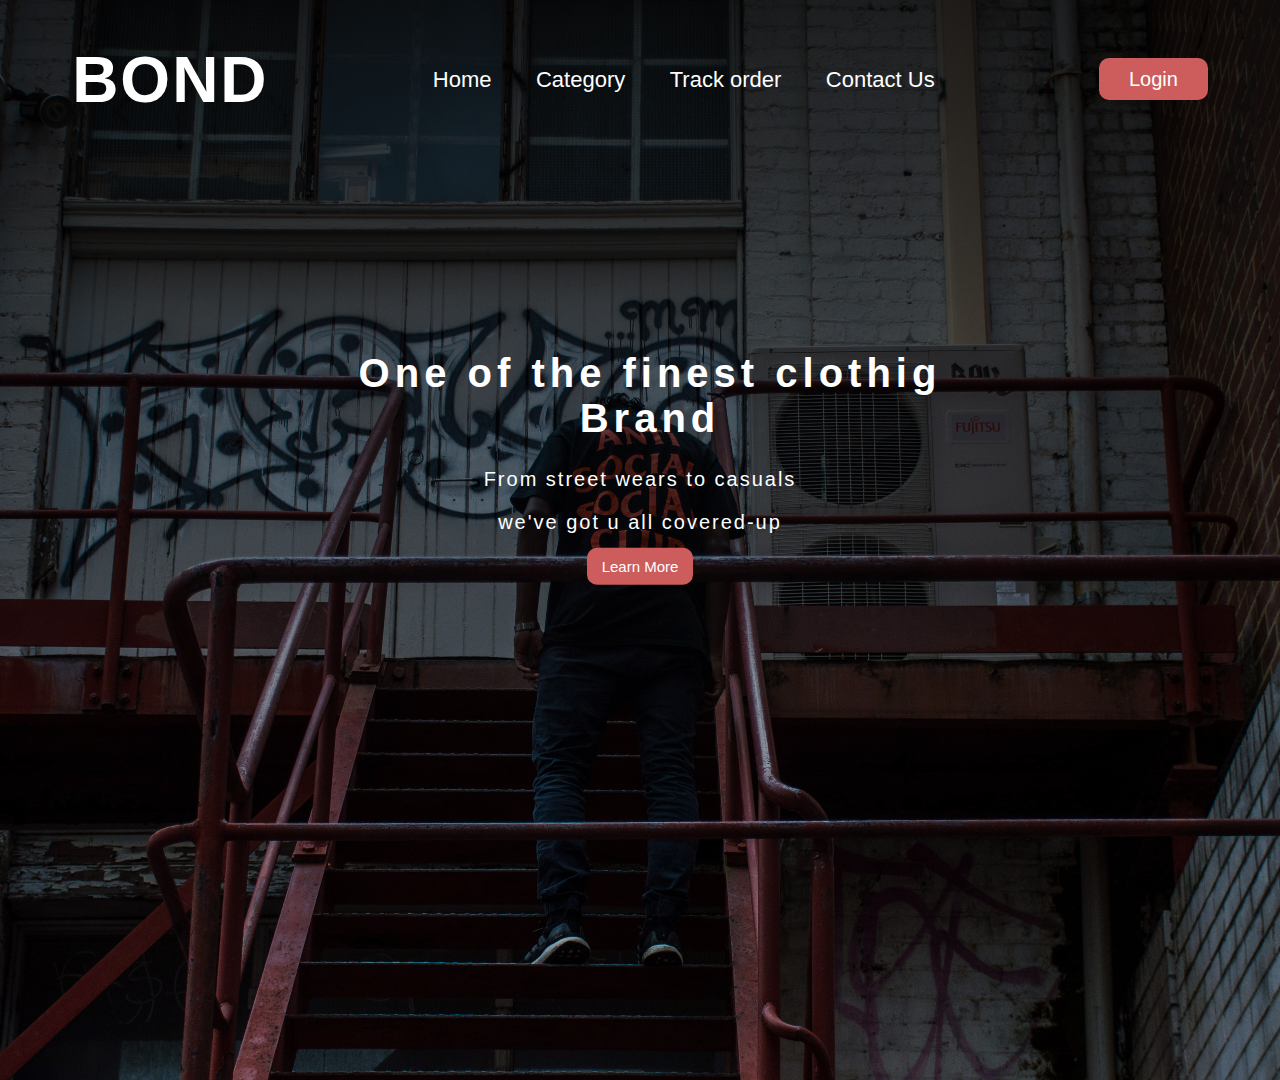
==== index.html @ c180de26 "Update index.html" ====
<!DOCTYPE html>
<html>
<head>
	<meta charset="utf-8">
	<meta name="viewport" content="width=device-width, initial-scale=1">
	<title>BOND</title>
	<link rel="stylesheet" type="text/css" href="style.css">
</head>
<body>

	<header class="site-headers">
	
	<nav>
		<div class="logo">
		<h1>BOND</h1>
		</div>

		<div class="menu">
			<a href="#">Home</a>
		    <a href="#">Category</a>
		    <a href="#">Track order</a>
		    <a href="#">Contact Us</a>
	    </div>
	    
	    <div class="register">
		    <a href="/login\page/login.html">Login</a>
	    </div>
	</nav>
	
	</header>

	<section>
		<div class="section">
			<h1>One of the finest clothig Brand</h1>
			<p>From street wears to casuals</p>
			<p>we've got u all covered-up</p>

				<a href="#">Learn More</a>
		</div>
	</section>

	<!--<footer class="footer">
		<div class="copy">@ 2023 Developer</div>
		<div class="moreinfo">
			<span>More Info</span>
			<a href="#">Home</a>
			<a href="#">About</a>
			<a href="#">Contact Us</a>
		</div>
	</footer>-->
</body>
</html>
---- style.css ----
body{
	margin: 0;
	padding: 0;
	background:linear-gradient(rgba(0, 0, 0, 0.8),rgba(0, 0, 0, 0.2)), url(img.jpg);
	background-size: cover;
	background-position: center;
	font-family: sans-serif;
	height: 1080px;
}


nav{
	display: flex;
	justify-content: space-around;
	align-items: center;
}

.logo{
	color: white;
	font-size: 2em;
	letter-spacing: 2px;
}

.menu a{
	text-decoration: none;
	color: white;
	padding: 10px 20px;
	font-size: 22px;
	position: relative;
}
.menu a:before{
	content: '';
	position: absolute;
	top: 0;
	left: 0;
	width: 0%;
	height: 100%;
	border-bottom: 2px solid indianred;
	transition: 0.4s linear;
}

.menu a:hover:before{
	width: 90%;
}

.register a{
	text-decoration: none;
	color: white;
	padding: 10px 30px;
	font-size: 20px;
	background: indianred;
	border-radius: 10px;
	transition: 0.4s;
}

.register a:hover{
	background: transparent;
	border: 1px solid indianred;
}

.section{
	font-size: 20px;
	color: white;
	max-width: 650px;
	position: absolute;
	top: 50%;
	left: 50%;
	transform: translate(-50%,-50%);
	text-align: center;
}
.section a{
	padding: 10px 15px;
	font-size: 15px;
	text-decoration: none;
	color: white;
	background: indianred;
	border-radius: 10px;
	transition: 0.4s;
}

.section a:hover{
	background: transparent;
	border: 1px solid indianred;
}

.section h1{
	padding-left: 20px;
	letter-spacing: 5px;
}
.section p{
	letter-spacing: 2px;
}
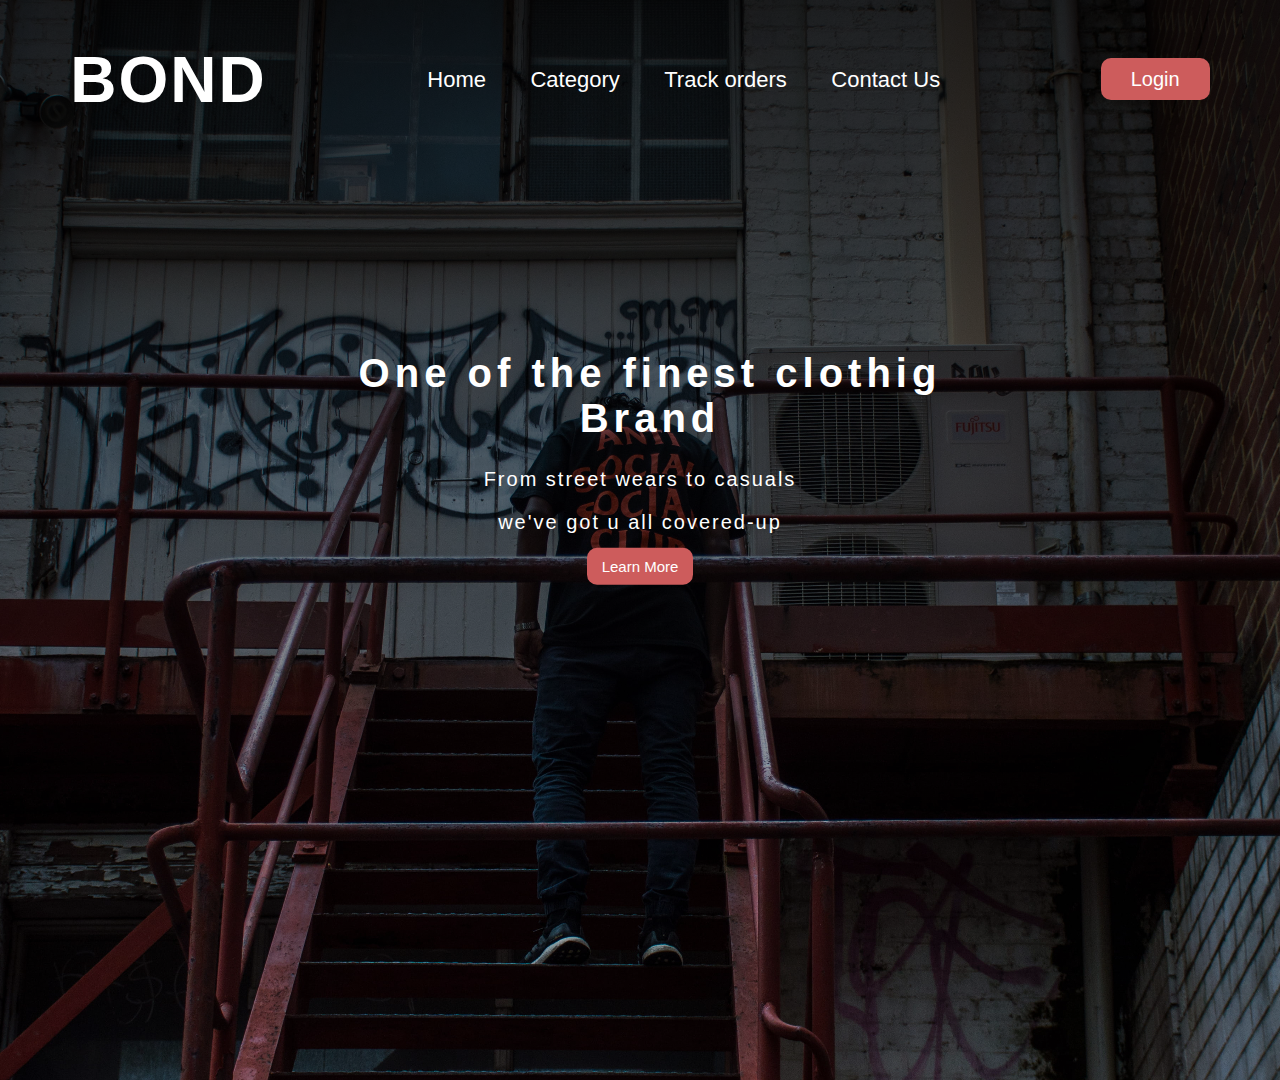
==== commit 44b3b786: "Update index.html" ====
--- a/index.html
+++ b/index.html
@@ -1,32 +1,40 @@
 <!DOCTYPE html>
 <html>
+
 <head>
 	<meta charset="utf-8">
 	<meta name="viewport" content="width=device-width, initial-scale=1">
 	<title>BOND</title>
 	<link rel="stylesheet" type="text/css" href="style.css">
 </head>
+
 <body>
 
 	<header class="site-headers">
-	
-	<nav>
-		<div class="logo">
-		<h1>BOND</h1>
-		</div>
 
-		<div class="menu">
-			<a href="#">Home</a>
-		    <a href="#">Category</a>
-		    <a href="#">Track order</a>
-		    <a href="#">Contact Us</a>
-	    </div>
-	    
-	    <div class="register">
-		    <a href="/login\page/login.html">Login</a>
-	    </div>
-	</nav>
-	
+		<nav>
+			<div class="logo">
+				<h1>BOND</h1>
+			</div>
+
+			<div class="menu-toggle">
+				<div class="bar"></div>
+				<div class="bar"></div>
+				<div class="bar"></div>
+			</div>
+
+			<div class="menu">
+				<a href="#">Home</a>
+				<a href="#">Category</a>
+				<a href="#">Track orders</a>
+				<a href="#">Contact Us</a>
+			</div>
+
+			<div class="register">
+				<a href="/login/login.html">Login</a>
+			</div>
+		</nav>
+
 	</header>
 
 	<section>
@@ -35,7 +43,7 @@
 			<p>From street wears to casuals</p>
 			<p>we've got u all covered-up</p>
 
-				<a href="#">Learn More</a>
+			<a href="#">Learn More</a>
 		</div>
 	</section>
 
@@ -48,5 +56,17 @@
 			<a href="#">Contact Us</a>
 		</div>
 	</footer>-->
+	<script>
+		document.addEventListener('DOMContentLoaded', function () {
+			const menuToggle = document.querySelector('.menu-toggle');
+			const menu = document.querySelector('.menu');
+
+			menuToggle.addEventListener('click', function () {
+				menu.classList.toggle('active');
+			});
+		});
+
+	</script>
 </body>
+
 </html>
--- a/style.css
+++ b/style.css
@@ -1,34 +1,34 @@
-body{
+body {
 	margin: 0;
 	padding: 0;
-	background:linear-gradient(rgba(0, 0, 0, 0.8),rgba(0, 0, 0, 0.2)), url(img.jpg);
+	background: linear-gradient(rgba(0, 0, 0, 0.8), rgba(0, 0, 0, 0.2)), url(img.jpg);
 	background-size: cover;
 	background-position: center;
 	font-family: sans-serif;
 	height: 1080px;
-}
-
-
-nav{
+  }
+  
+  nav {
 	display: flex;
 	justify-content: space-around;
 	align-items: center;
-}
-
-.logo{
+  }
+  
+  .logo {
 	color: white;
 	font-size: 2em;
 	letter-spacing: 2px;
-}
-
-.menu a{
+  }
+  
+  .menu a {
 	text-decoration: none;
 	color: white;
 	padding: 10px 20px;
 	font-size: 22px;
 	position: relative;
-}
-.menu a:before{
+  }
+  
+  .menu a:before {
 	content: '';
 	position: absolute;
 	top: 0;
@@ -37,13 +37,13 @@
 	height: 100%;
 	border-bottom: 2px solid indianred;
 	transition: 0.4s linear;
-}
-
-.menu a:hover:before{
+  }
+  
+  .menu a:hover:before {
 	width: 90%;
-}
-
-.register a{
+  }
+  
+  .register a {
 	text-decoration: none;
 	color: white;
 	padding: 10px 30px;
@@ -51,24 +51,25 @@
 	background: indianred;
 	border-radius: 10px;
 	transition: 0.4s;
-}
-
-.register a:hover{
+  }
+  
+  .register a:hover {
 	background: transparent;
 	border: 1px solid indianred;
-}
-
-.section{
+  }
+  
+  .section {
 	font-size: 20px;
 	color: white;
 	max-width: 650px;
 	position: absolute;
 	top: 50%;
 	left: 50%;
-	transform: translate(-50%,-50%);
+	transform: translate(-50%, -50%);
 	text-align: center;
-}
-.section a{
+  }
+  
+  .section a {
 	padding: 10px 15px;
 	font-size: 15px;
 	text-decoration: none;
@@ -76,17 +77,105 @@
 	background: indianred;
 	border-radius: 10px;
 	transition: 0.4s;
-}
-
-.section a:hover{
+  }
+  
+  .section a:hover {
 	background: transparent;
 	border: 1px solid indianred;
-}
-
-.section h1{
+  }
+  
+  .section h1 {
 	padding-left: 20px;
 	letter-spacing: 5px;
-}
-.section p{
+  }
+  
+  .section p {
 	letter-spacing: 2px;
-}
+  }
+  
+  /* Hamburger menu styles */
+  .menu-toggle {
+	display: none; /* Hide by default on larger screens */
+	cursor: pointer;
+	position: fixed;
+	top: 20px;
+	right: 20px;
+	z-index: 1000;
+	color: indianred;
+  }
+  
+  .bar {
+	width: 25px;
+	height: 3px;
+	background-color: indianred;
+	margin: 4px 0;
+	transition: 0.4s;
+  }
+  
+  /* Toggle styles for the hamburger icon */
+  .menu-open .bar:nth-child(1) {
+	transform: rotate(-45deg) translate(-5px, 6px);
+  }
+  
+  .menu-open .bar:nth-child(2) {
+	opacity: 0;
+  }
+  
+  .menu-open .bar:nth-child(3) {
+	transform: rotate(45deg) translate(-5px, -6px);
+  }
+  
+  /* Media query for screens up to 600 pixels wide (mobile devices) */
+  @media screen and (max-width: 600px) {
+	/* Show the hamburger menu icon */
+	.menu-toggle {
+	  display: block;
+	}
+  
+	/* Hide the menu by default on mobile */
+	.menu {
+	  display: none;
+	  position: fixed;
+	  top: 0;
+	  left: 0;
+	  width: 100%;
+	  height: 100%;
+	  flex-direction: column;
+	  justify-content: center;
+	  align-items: center;
+	  z-index: 999;
+	  background-color: white;
+	}
+  
+	.menu.active {
+	  display: flex; /* Show the menu when active */
+	}
+  
+	.menu a {
+	  color: black; /* Adjust text color for better readability */
+	  padding: 20px;
+	  font-size: 22px;
+	  position: relative;
+	}
+  
+	.menu a:before {
+	  content: '';
+	  position: absolute;
+	  top: 0;
+	  left: 0;
+	  width: 0%;
+	  height: 100%;
+	  border-bottom: 2px solid indianred;
+	  transition: 0.4s linear;
+	}
+  
+	.menu a:hover:before {
+	  width: 90%;
+	}
+  
+	/* Adjust the header padding */
+	.site-headers {
+	  padding: 10px;
+	}
+  }
+  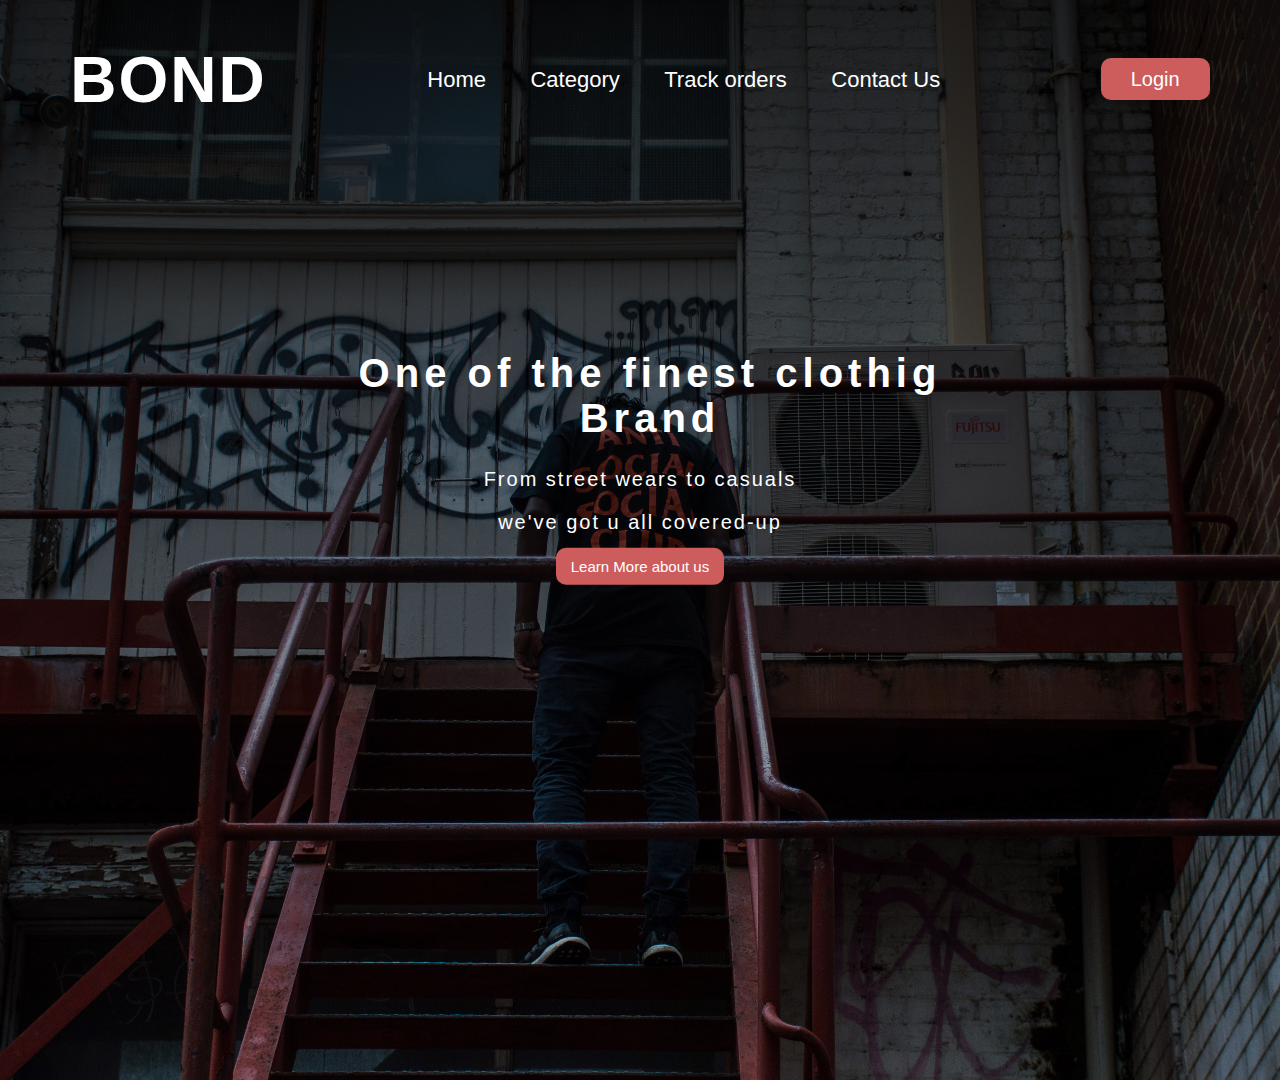
==== commit 13f3a2f7: "Update index.html" ====
--- a/index.html
+++ b/index.html
@@ -43,7 +43,7 @@
 			<p>From street wears to casuals</p>
 			<p>we've got u all covered-up</p>
 
-			<a href="#">Learn More</a>
+			<a href="#">Learn More about us</a>
 		</div>
 	</section>
 
